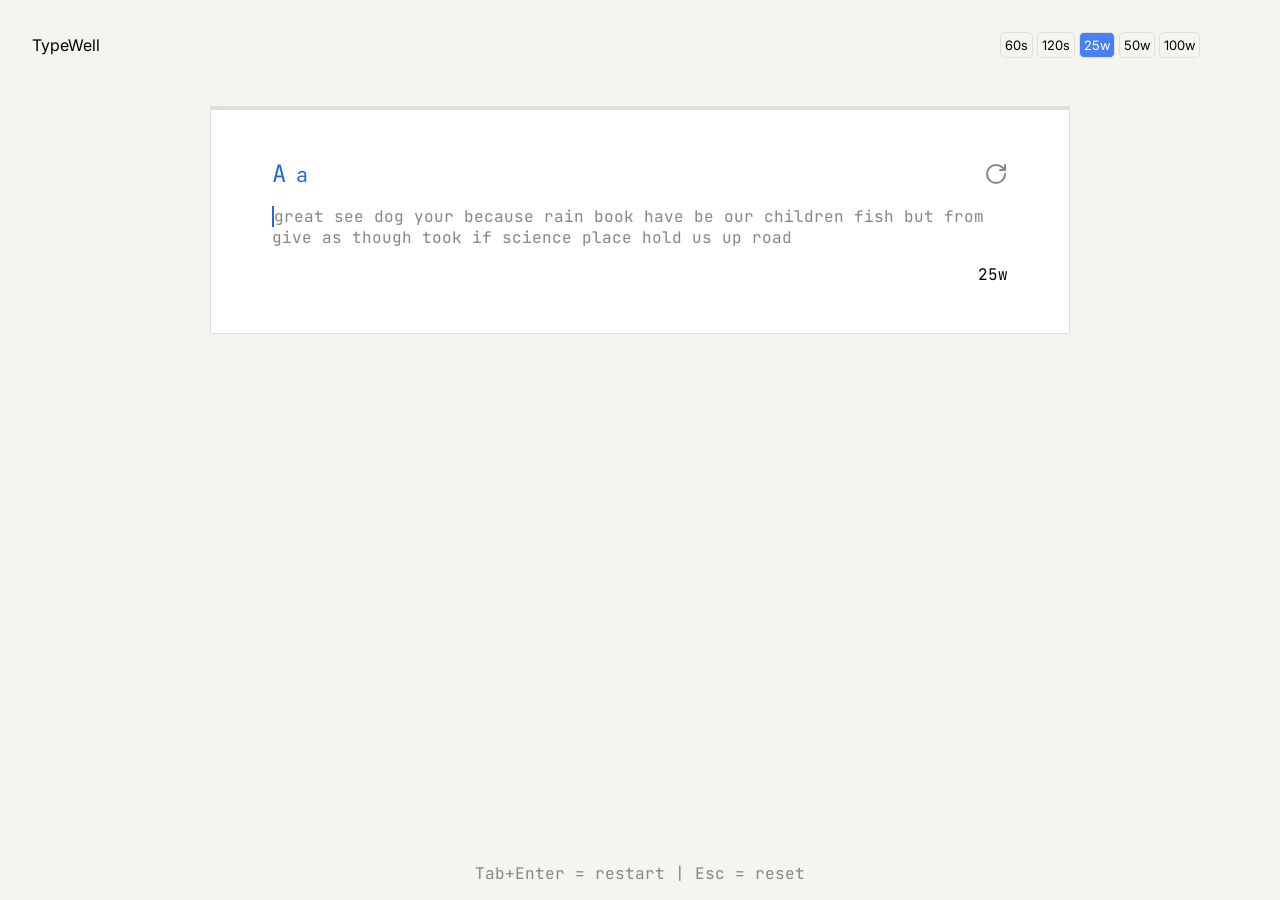
==== index.html @ 45ca4ebd "feat: enhance drill mode with weak key display and improved passage generation" ====
<!doctype html>
<html lang="en">
  <head>
    <meta charset="UTF-8" />
    <meta name="viewport" content="width=device-width, initial-scale=1.0" />
    <link rel="icon" href="/favicon.ico" type="image/x-icon" />
    <link rel="stylesheet" href="css/main.css" />

    <title>TypeWell</title>
  </head>
  <body>
    <header>
      <nav>
        <div class="logo"><span>TypeWell</span></div>
        <div class="mode-section">
          <button class="modes" data-mode="60s">60s</button>
          <button class="modes" data-mode="120s">120s</button>
          <button class="modes" data-mode="25w">25w</button>
          <button class="modes" data-mode="50w">50w</button>
          <button class="modes" data-mode="100w">100w</button>
        </div>
      </nav>
    </header>
    <div id="drill-banner" style="display: none">
      <span id="drill-keys-label"></span>
      <span id="weak-keys"></span>
    </div>
    <section id="typing-section">
      <div class="progress-track">
        <div class="progress-fill"></div>
      </div>
      <div class="passage-card">
        <div class="passage-options">
          <!-- Increase and Decrease Font Size -->
          <div>
            <button id="increase-font">A</button>
            <button id="decrease-font">a</button>
            <span id="font-size-display"></span>
          </div>

          <!-- Refresh Passage -->
          <div>
            <!-- Restart the test when the refresh is clicked -->
            <button id="refresh-button" title="Refresh the passage">
              <img src="./assets/icons/refreshIcon.svg" alt="Refresh Passage" />
            </button>
          </div>
        </div>

        <!-- ACTUAL CONTENT TO TYPE -->
        <div id="passage-content"></div>

        <div class="countdown">
          <!-- Countdown default is 25 words -->
          <div id="countdown-timer"></div>
          <div id="count-words"></div>
        </div>
      </div>
    </section>
    <div id="drill-results-modal" style="display: none">
      <div class="drill-modal-box">
        <div class="drill-modal-title">Drill Complete</div>
        <div class="drill-modal-stats">
          <div><span id="drill-wpm"></span> WPM</div>
          <div><span id="drill-accuracy"></span> Accuracy</div>
          <!-- <div class="drill-modal-keys">
            Keys drilled: <span id="drill-keys-drilled"></span>
          </div> -->
        </div>
        <div class="drill-modal-actions">
          <button id="btn-drill-again">Drill Again</button>
          <button id="btn-back-normal">Back to Normal</button>
        </div>
      </div>
    </div>
    <footer>
      <div class="commands">Tab+Enter = restart | Esc = reset</div>
    </footer>
    <script type="module" src="js/engine.js"></script>
  </body>
</html>
---- css/main.css ----
@import "./reset.css";
/* Typing Font */
@font-face {
  font-family: "TypingFont";
  src: url("../assets/fonts/JetBrainsMono-Regular.ttf") format("truetype");
  font-weight: 400;
  font-style: normal;
}
/* Main Font */
@font-face {
  font-family: "MainFont";
  src: url("../assets/fonts/Inter_18pt-Regular.ttf") format("truetype");
  font-weight: 400;
  font-style: normal;
}

:root {
  --bg: #f5f5f0;
  --surface: #ffffff;
  --border: #e0ded8;
  --text: #1a1a18;
  --muted: #888680;
  --muted2: #cbcac3;
  --accent: #2563eb;
  --error: #dc2626;
  --success: #16a34a;
  --selected: #4a80f5;
  --text2: #ffffff;
}

body {
  font-family:
    "MainFont",
    system-ui,
    -apple-system,
    sans-serif;
  background-color: var(--bg);
  height: 100dvh;
  width: 100dvw;
}

nav {
  display: flex;
  align-items: center;
  justify-content: space-between;
  padding: 1rem 2rem;
}

.mode-section {
  margin: 0rem 1rem;
  padding: 1rem 2rem;
}

.modes {
  padding: 0.25rem;
  border: 1px solid var(--border);
  border-radius: 5px;
  font-size: small;
}

.mode-selected {
  background-color: var(--selected);
  color: var(--text2);
}

/* typing section */
#typing-section {
  max-width: 860px;
  margin: 1rem auto;
  background-color: var(--surface);
  border: 1px solid var(--border);
}

.progress-track {
  width: 100%;
  height: 3px;
  background-color: var(--border);
}

.progress-fill {
  width: 0%;
  height: 3px;
  background-color: var(--accent);
  transition: width 1s linear;
}

.passage-card {
  max-width: 800px;
  margin: 0 auto;
  padding: 2rem;
  font-family: "TypingFont", "Courier New", Courier, monospace;
}

.passage-options {
  width: 100%;
  margin: auto 0;
  padding: 1rem 0rem;
  display: flex;
  flex-direction: row;
  justify-content: space-between;
}

#increase-font {
  font-size: 24px;
  color: var(--accent);
}

#increase-font:disabled,
#decrease-font:disabled {
  color: var(--muted);
}

#decrease-font {
  font-size: 20px;
  color: var(--accent);
}
#font-size-display {
  font-size: 14px;
  font-family: "MainFont";
  color: var(--muted2);
}

#refresh-button {
  width: 24px;
  height: 32px;
  display: flex;
  align-items: center;
  justify-content: center;
}

#refresh-button img {
  width: 24px;
  height: 24px;
  filter: brightness(0) saturate(100%) invert(44%) sepia(0%) saturate(7427%)
    hue-rotate(157deg) brightness(122%) contrast(77%);
}

#passage-content {
  color: var(--muted);
}

.active {
  border-left: 2px solid var(--accent);
  animation: blink 1.5s infinite;
}

@keyframes blink {
  0% {
    border-color: var(--accent);
  }
  50% {
    border-color: transparent;
  }
  100% {
    border-color: var(--accent);
  }
}
.correct {
  color: var(--text);
}

.incorrect {
  color: var(--error);
}

.countdown {
  display: flex;
  padding: 1rem 0rem;
  justify-content: flex-end;
}

#drill-banner {
  padding: 1rem 2rem;
}
#weak-keys {
  display: flex;
  gap: 8px;
  flex-wrap: wrap;
  margin-top: 8px;
}

.key-box {
  padding: 6px 10px;
  border: 1px solid var(--border);
  border-bottom: 3px solid var(--border);
  border-radius: 6px;
  font-family: "TypingFont";
  font-size: 14px;
  user-select: none;
  position: relative;
  overflow: hidden;
  background: var(--error);
  opacity: calc(var(--rate, 0) * 0.8);
  color: var(--text2);
}

.key-box:active {
  transform: translateY(1px);
  border-bottom: 1px solid var(--border);
}

#drill-results-modal {
  position: fixed;
  inset: 0;
  background: rgba(0, 0, 0, 0.5);
  display: flex;
  align-items: center;
  justify-content: center;
  z-index: 100;
}

.drill-modal-box {
  background: white;
  border-radius: 12px;
  padding: 32px;
  min-width: 320px;
  display: flex;
  flex-direction: column;
  gap: 16px;
}

.drill-modal-title {
  font-size: 20px;
  font-weight: 600;
}

.drill-modal-stats {
  display: flex;
  flex-direction: column;
  gap: 8px;
  font-size: 16px;
}

.drill-modal-actions {
  display: flex;
  gap: 12px;
  margin-top: 8px;
}

.drill-modal-actions button {
  flex: 1;
  padding: 10px;
  border-radius: 8px;
  border: none;
  cursor: pointer;
  font-size: 14px;
  color: var(--text2);
  background-color: var(--accent);
}

footer {
  display: flex;
  align-items: center;
  justify-content: center;
  position: fixed;
  bottom: 0;
  left: 0;
  width: 100%;
  padding: 1rem 2rem;
}

.commands {
  font-family: "TypingFont";
  color: var(--muted);
}
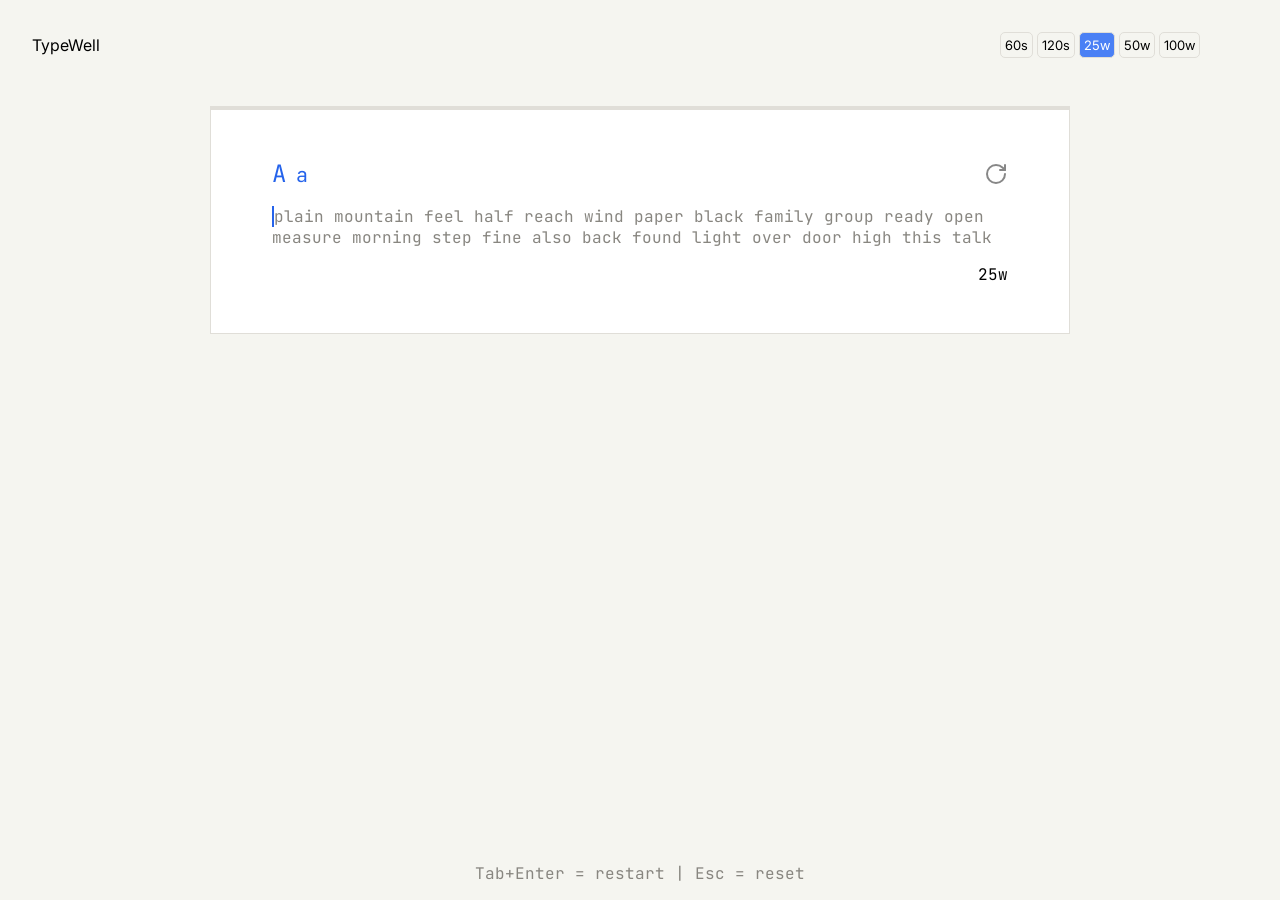
==== commit 18b12206: "fix: keyboard focusable passage content for mobile view." ====
--- a/index.html
+++ b/index.html
@@ -47,6 +47,16 @@
           </div>
         </div>
 
+        <!-- Hidden input for mobile keyboard trigger -->
+        <input
+          id="mobile-input"
+          type="text"
+          autocomplete="off"
+          autocorrect="off"
+          autocapitalize="off"
+          spellcheck="false"
+          aria-hidden="true"
+        />
         <!-- ACTUAL CONTENT TO TYPE -->
         <div id="passage-content"></div>
 
--- a/css/main.css
+++ b/css/main.css
@@ -133,6 +133,17 @@
   height: 24px;
   filter: brightness(0) saturate(100%) invert(44%) sepia(0%) saturate(7427%)
     hue-rotate(157deg) brightness(122%) contrast(77%);
+}
+
+#mobile-input {
+  position: absolute;
+  opacity: 0;
+  width: 0;
+  height: 0;
+  border: none;
+  outline: none;
+  pointer-events: none;
+  caret-color: transparent;
 }
 
 #passage-content {
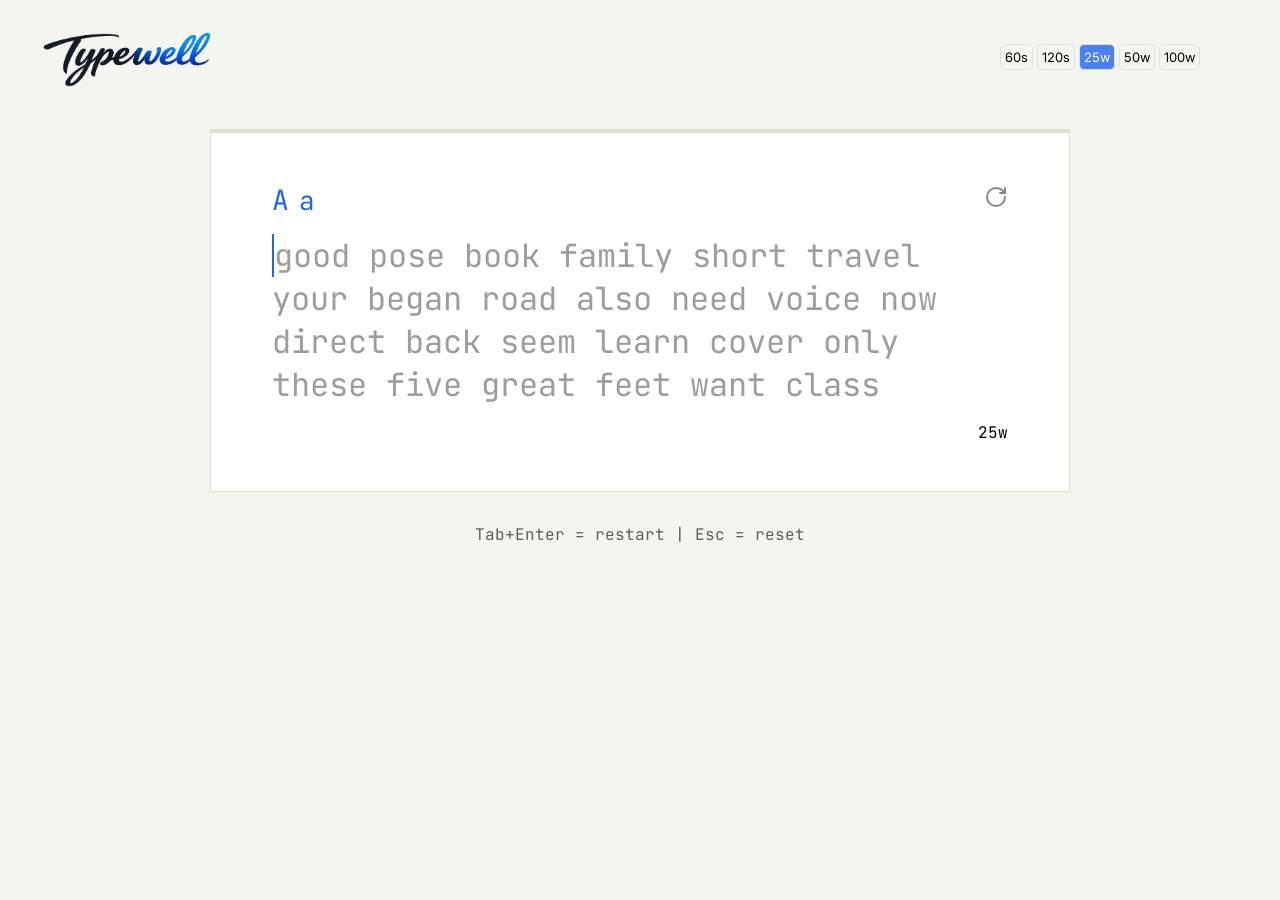
==== commit acb7b4b0: "feat: enhance mobile view with responsive design and new assets" ====
--- a/index.html
+++ b/index.html
@@ -11,7 +11,9 @@
   <body>
     <header>
       <nav>
-        <div class="logo"><span>TypeWell</span></div>
+        <div class="logo">
+          <img src="./assets/logo.png" alt="TypeWell" height="81" />
+        </div>
         <div class="mode-section">
           <button class="modes" data-mode="60s">60s</button>
           <button class="modes" data-mode="120s">120s</button>
--- a/css/main.css
+++ b/css/main.css
@@ -16,11 +16,12 @@
 
 :root {
   --bg: #f5f5f0;
+  --bg2: #faf9f7;
   --surface: #ffffff;
   --border: #e0ded8;
   --text: #1a1a18;
-  --muted: #888680;
-  --muted2: #cbcac3;
+  --muted: #5f5e5d;
+  --muted2: #9e9d97;
   --accent: #2563eb;
   --error: #dc2626;
   --success: #16a34a;
@@ -35,8 +36,6 @@
     -apple-system,
     sans-serif;
   background-color: var(--bg);
-  height: 100dvh;
-  width: 100dvw;
 }
 
 nav {
@@ -101,7 +100,7 @@
 }
 
 #increase-font {
-  font-size: 24px;
+  font-size: 28px;
   color: var(--accent);
 }
 
@@ -111,7 +110,7 @@
 }
 
 #decrease-font {
-  font-size: 20px;
+  font-size: 26px;
   color: var(--accent);
 }
 #font-size-display {
@@ -147,7 +146,8 @@
 }
 
 #passage-content {
-  color: var(--muted);
+  font-size: 32px;
+  color: var(--muted2);
 }
 
 .active {
@@ -182,6 +182,9 @@
 
 #drill-banner {
   padding: 1rem 2rem;
+  margin: auto;
+  text-align: center;
+  text-transform: uppercase;
 }
 #weak-keys {
   display: flex;
@@ -263,7 +266,6 @@
   display: flex;
   align-items: center;
   justify-content: center;
-  position: fixed;
   bottom: 0;
   left: 0;
   width: 100%;
@@ -274,3 +276,65 @@
   font-family: "TypingFont";
   color: var(--muted);
 }
+
+/* Tablet */
+@media (max-width: 1024px) {
+  #passage-content {
+    font-size: 26px;
+  }
+}
+
+/* Mobile */
+@media (max-width: 480px) {
+  body {
+    width: 100dvw;
+  }
+  nav {
+    padding: 0.75rem 1rem;
+    flex-direction: column;
+    margin: auto;
+  }
+
+  .logo img {
+    height: 50px;
+  }
+
+  .mode-section {
+    margin: 0;
+    padding: 0.5rem 1rem;
+    display: flex;
+    flex-direction: row;
+  }
+
+  .modes {
+    padding: 0.2rem 0.4rem;
+    font-size: 12px;
+  }
+
+  #typing-section {
+    margin: 0.5rem;
+  }
+
+  .passage-card {
+    padding: 1rem;
+  }
+
+  #passage-content {
+    font-size: 18px;
+  }
+
+  #weak-keys {
+    gap: 3px;
+  }
+
+  .key-box {
+    padding: 4px 6px;
+    font-size: 12px;
+  }
+}
+
+@media (pointer: coarse) {
+  footer {
+    display: none;
+  }
+}
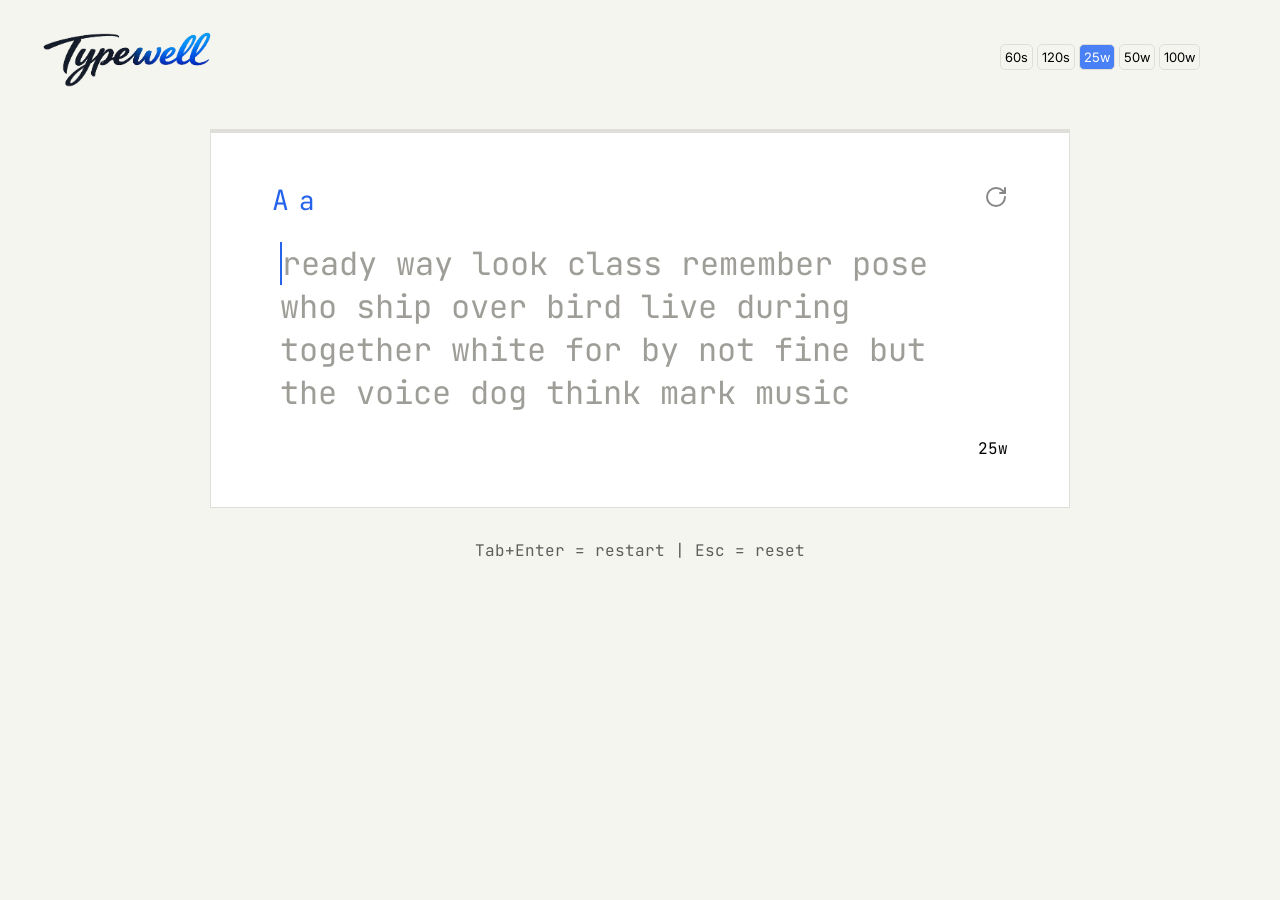
==== commit 742ea969: "fix: scroll into view added for the text content" ====
--- a/index.html
+++ b/index.html
@@ -49,18 +49,20 @@
           </div>
         </div>
 
-        <!-- Hidden input for mobile keyboard trigger -->
-        <input
-          id="mobile-input"
-          type="text"
-          autocomplete="off"
-          autocorrect="off"
-          autocapitalize="off"
-          spellcheck="false"
-          aria-hidden="true"
-        />
-        <!-- ACTUAL CONTENT TO TYPE -->
-        <div id="passage-content"></div>
+        <div id="passage">
+          <!-- Hidden input for mobile keyboard trigger -->
+          <input
+            id="mobile-input"
+            type="text"
+            autocomplete="off"
+            autocorrect="off"
+            autocapitalize="off"
+            spellcheck="false"
+            class="invisible-trigger"
+          />
+          <!-- ACTUAL CONTENT TO TYPE -->
+          <div id="passage-content"></div>
+        </div>
 
         <div class="countdown">
           <!-- Countdown default is 25 words -->
--- a/css/main.css
+++ b/css/main.css
@@ -38,6 +38,22 @@
   background-color: var(--bg);
 }
 
+::-webkit-scrollbar {
+  width: 4px;
+}
+
+::-webkit-scrollbar-track {
+  background-color: var(--bg2);
+}
+
+::-webkit-scrollbar-thumb {
+  background-color: var(--muted2);
+  border-radius: 5px;
+}
+::-webkit-scrollbar-thumb:hover {
+  background-color: var(--selected);
+}
+
 nav {
   display: flex;
   align-items: center;
@@ -88,6 +104,12 @@
   margin: 0 auto;
   padding: 2rem;
   font-family: "TypingFont", "Courier New", Courier, monospace;
+}
+
+#passage {
+  max-height: 200px;
+  overflow-y: scroll;
+  padding: 0.5rem 0.5rem;
 }
 
 .passage-options {
@@ -143,6 +165,14 @@
   outline: none;
   pointer-events: none;
   caret-color: transparent;
+}
+
+.invisible-trigger {
+  position: absolute;
+  opacity: 0;
+  pointer-events: none;
+  width: 1px;
+  height: 1px;
 }
 
 #passage-content {
@@ -262,6 +292,10 @@
   background-color: var(--accent);
 }
 
+#btn-back-normal {
+  background-color: var(--muted2);
+}
+
 footer {
   display: flex;
   align-items: center;
@@ -279,6 +313,10 @@
 
 /* Tablet */
 @media (max-width: 1024px) {
+  #passage {
+    max-height: 160px;
+  }
+
   #passage-content {
     font-size: 26px;
   }
@@ -288,6 +326,7 @@
 @media (max-width: 480px) {
   body {
     width: 100dvw;
+    overflow-x: hidden;
   }
   nav {
     padding: 0.75rem 1rem;
@@ -319,6 +358,10 @@
     padding: 1rem;
   }
 
+  #passage {
+    max-height: 130px;
+  }
+
   #passage-content {
     font-size: 18px;
   }
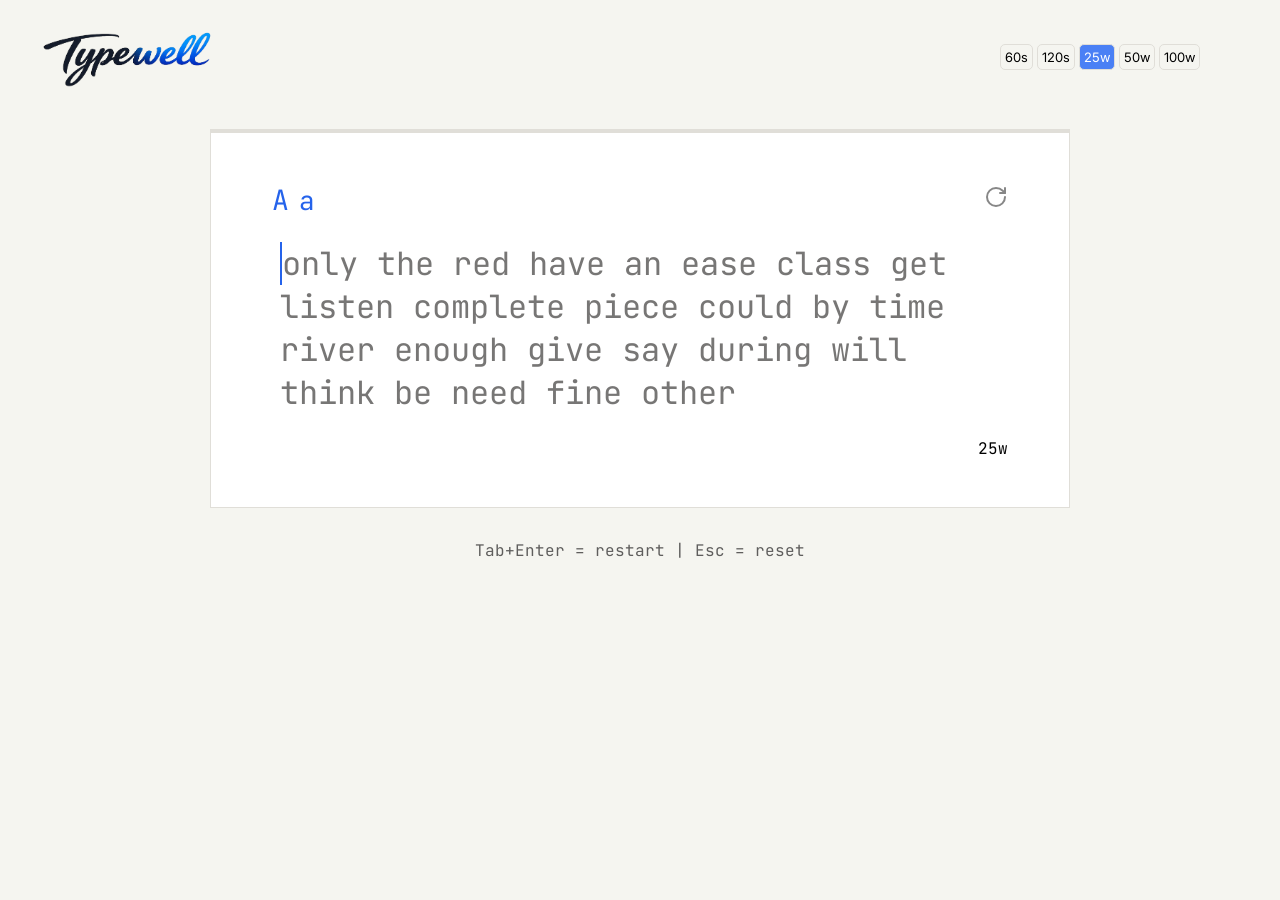
==== commit 959985c7: "feat: add font-display property for improved loading and enhance meta descriptions for SEO" ====
--- a/index.html
+++ b/index.html
@@ -3,6 +3,10 @@
   <head>
     <meta charset="UTF-8" />
     <meta name="viewport" content="width=device-width, initial-scale=1.0" />
+    <meta
+      name="description"
+      content="TypeWell - a minimalist typing speed test. Practice with timed and word-count modes, track WPM and accuracy, download report and drill your weak keys."
+    />
     <link rel="icon" href="/favicon.ico" type="image/x-icon" />
     <link rel="stylesheet" href="css/main.css" />
 
--- a/css/main.css
+++ b/css/main.css
@@ -4,6 +4,7 @@
   font-family: "TypingFont";
   src: url("../assets/fonts/JetBrainsMono-Regular.ttf") format("truetype");
   font-weight: 400;
+  font-display: swap;
   font-style: normal;
 }
 /* Main Font */
@@ -11,17 +12,19 @@
   font-family: "MainFont";
   src: url("../assets/fonts/Inter_18pt-Regular.ttf") format("truetype");
   font-weight: 400;
+  font-display: swap;
   font-style: normal;
 }
 
 :root {
   --bg: #f5f5f0;
   --bg2: #faf9f7;
+  --bg3: #777675;
   --surface: #ffffff;
   --border: #e0ded8;
   --text: #1a1a18;
   --muted: #5f5e5d;
-  --muted2: #9e9d97;
+  --muted2: #777675;
   --accent: #2563eb;
   --error: #dc2626;
   --success: #16a34a;
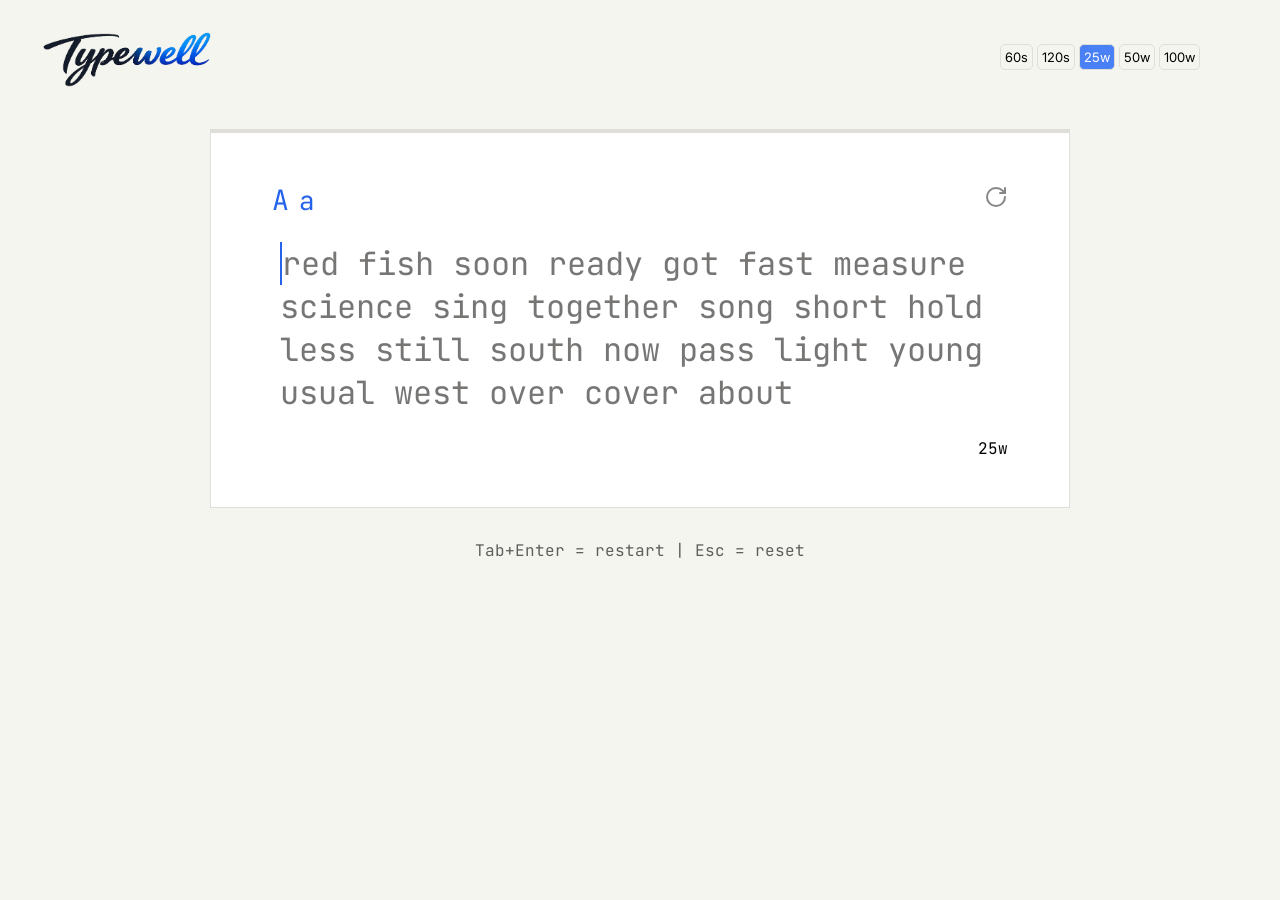
==== commit f7cba4e4: "feat: added notif for key changes. fix: shortcuts, copy paste and other keys not allowed. fix: on re" ====
--- a/index.html
+++ b/index.html
@@ -43,7 +43,8 @@
             <button id="decrease-font">a</button>
             <span id="font-size-display"></span>
           </div>
-
+          <!-- Container for notifications -->
+          <div id="toast-container"></div>
           <!-- Refresh Passage -->
           <div>
             <!-- Restart the test when the refresh is clicked -->
--- a/css/main.css
+++ b/css/main.css
@@ -124,6 +124,42 @@
   justify-content: space-between;
 }
 
+#toast-container {
+  z-index: 20;
+  width: 250px;
+}
+
+.toast {
+  background: var(--accent);
+  color: var(--text2);
+  padding: 6px;
+  border-radius: 5px;
+  font-family: "TypingFont";
+  text-align: center;
+  box-shadow: 0 4px 12px rgba(0, 0, 0, 0.15);
+  animation: fallDown 0.3s ease forwards;
+}
+
+.toast.warn {
+  background: var(--error);
+  color: var(--text2);
+}
+.toast.info {
+  background: var(--accent);
+  color: var(--text2);
+}
+
+@keyframes fallDown {
+  from {
+    transform: translateY(-10px);
+    opacity: 0;
+  }
+  to {
+    transform: translateY(0);
+    opacity: 1;
+  }
+}
+
 #increase-font {
   font-size: 28px;
   color: var(--accent);
@@ -360,7 +396,10 @@
   .passage-card {
     padding: 1rem;
   }
-
+  #toast-container {
+    width: 200px;
+    font-size: small;
+  }
   #passage {
     max-height: 130px;
   }
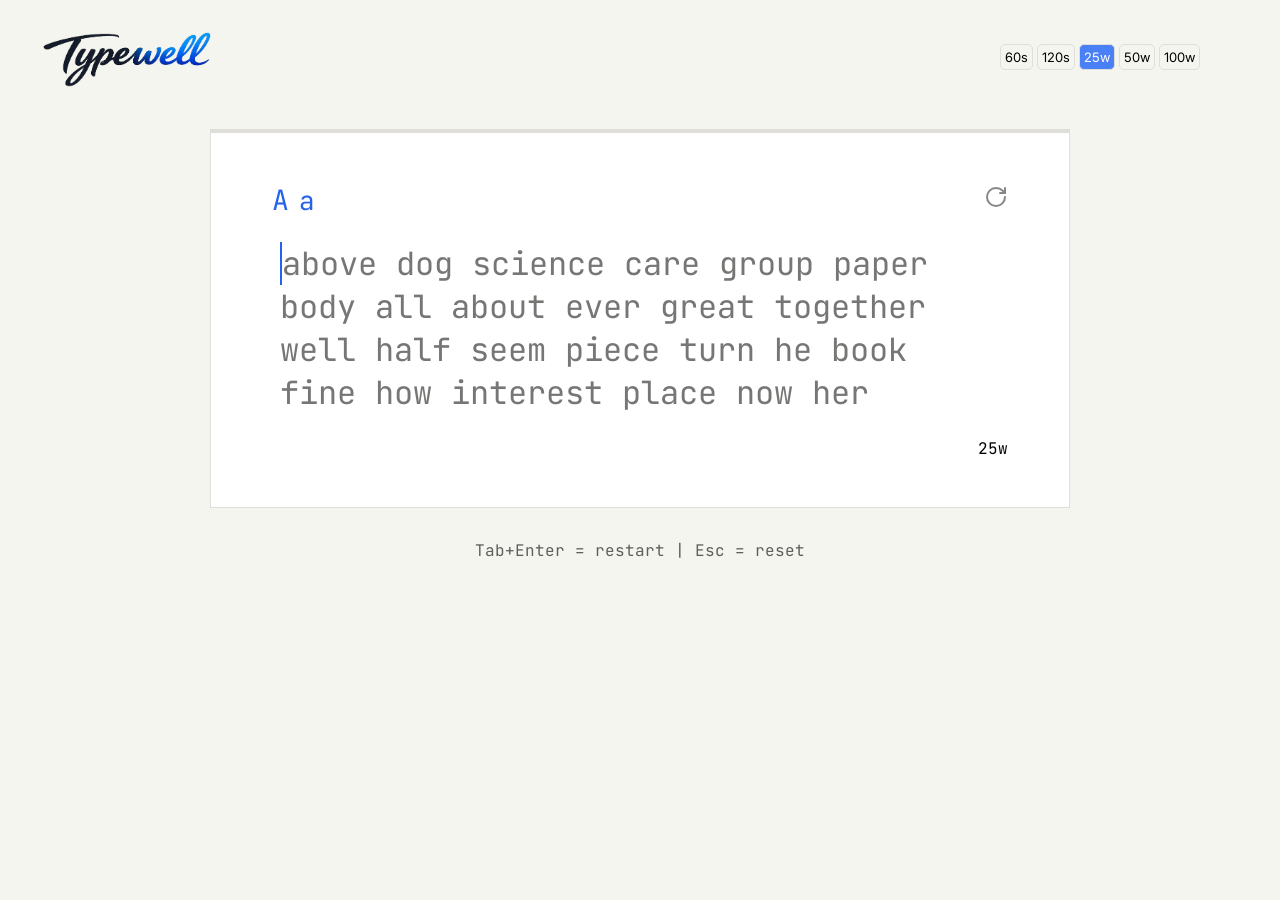
==== commit 5d904101: "fix: capslock warning in mobile events fix: reset and restart confusion" ====
--- a/index.html
+++ b/index.html
@@ -45,11 +45,11 @@
           </div>
           <!-- Container for notifications -->
           <div id="toast-container"></div>
-          <!-- Refresh Passage -->
+          <!-- Restart Passage -->
           <div>
-            <!-- Restart the test when the refresh is clicked -->
-            <button id="refresh-button" title="Refresh the passage">
-              <img src="./assets/icons/refreshIcon.svg" alt="Refresh Passage" />
+            <!-- Restart the test when the restart is clicked -->
+            <button id="restart-button" title="restart the passage">
+              <img src="./assets/icons/restartIcon.svg" alt="restart Passage" />
             </button>
           </div>
         </div>
--- a/css/main.css
+++ b/css/main.css
@@ -180,7 +180,7 @@
   color: var(--muted2);
 }
 
-#refresh-button {
+#restart-button {
   width: 24px;
   height: 32px;
   display: flex;
@@ -188,7 +188,7 @@
   justify-content: center;
 }
 
-#refresh-button img {
+#restart-button img {
   width: 24px;
   height: 24px;
   filter: brightness(0) saturate(100%) invert(44%) sepia(0%) saturate(7427%)
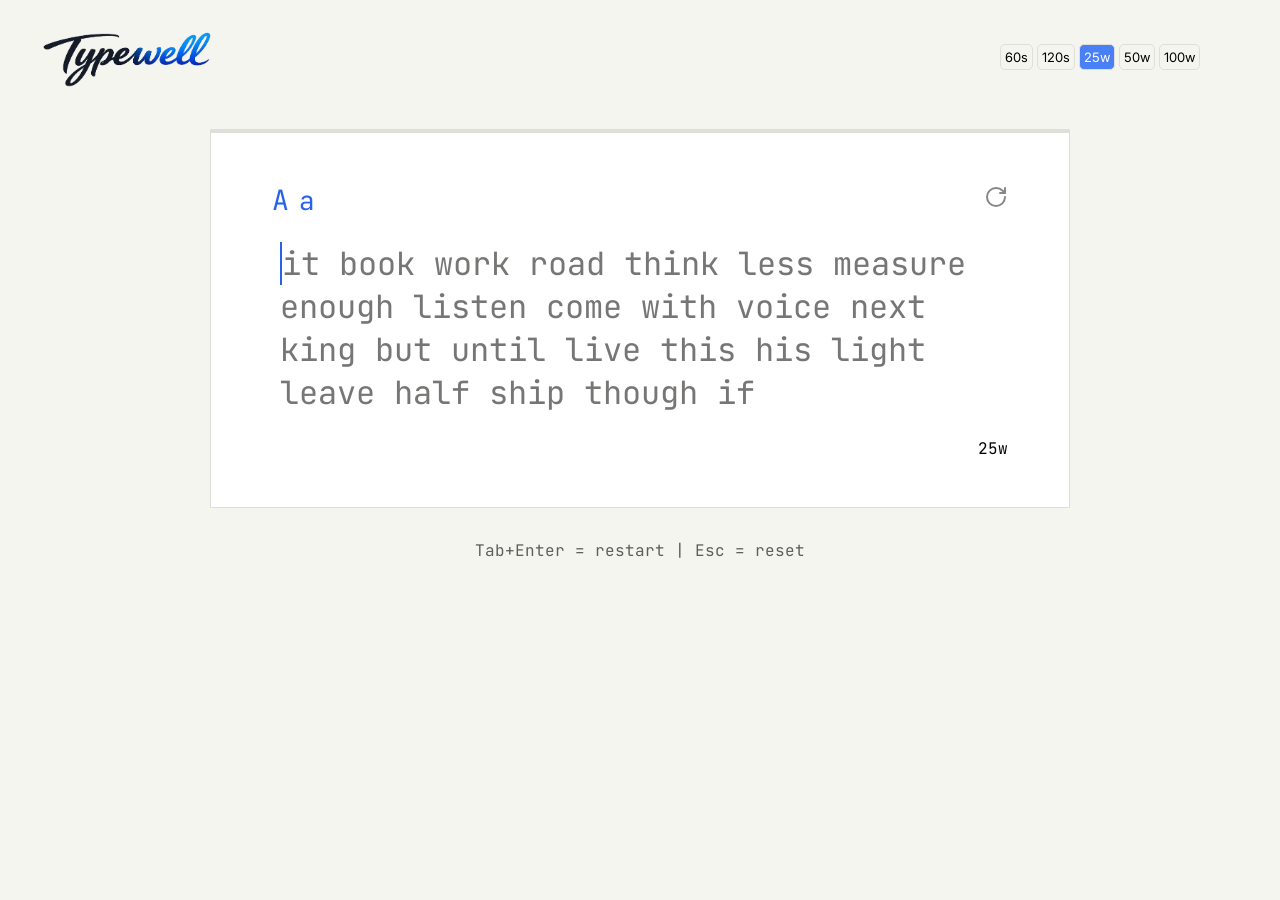
==== commit e5478095: "fix: improved image rendering in webp format" ====
--- a/index.html
+++ b/index.html
@@ -16,7 +16,15 @@
     <header>
       <nav>
         <div class="logo">
-          <img src="./assets/logo.png" alt="TypeWell" height="81" />
+          <picture>
+            <source srcset="./assets/logo.webp" type="image/webp" />
+            <img
+              src="./assets/logo.png"
+              alt="TypeWell"
+              height="81"
+              width="193"
+            />
+          </picture>
         </div>
         <div class="mode-section">
           <button class="modes" data-mode="60s">60s</button>
--- a/css/main.css
+++ b/css/main.css
@@ -149,6 +149,11 @@
   color: var(--text2);
 }
 
+.toast.success {
+  background: var(--success);
+  color: var(--text2);
+}
+
 @keyframes fallDown {
   from {
     transform: translateY(-10px);
@@ -373,10 +378,6 @@
     margin: auto;
   }
 
-  .logo img {
-    height: 50px;
-  }
-
   .mode-section {
     margin: 0;
     padding: 0.5rem 1rem;
